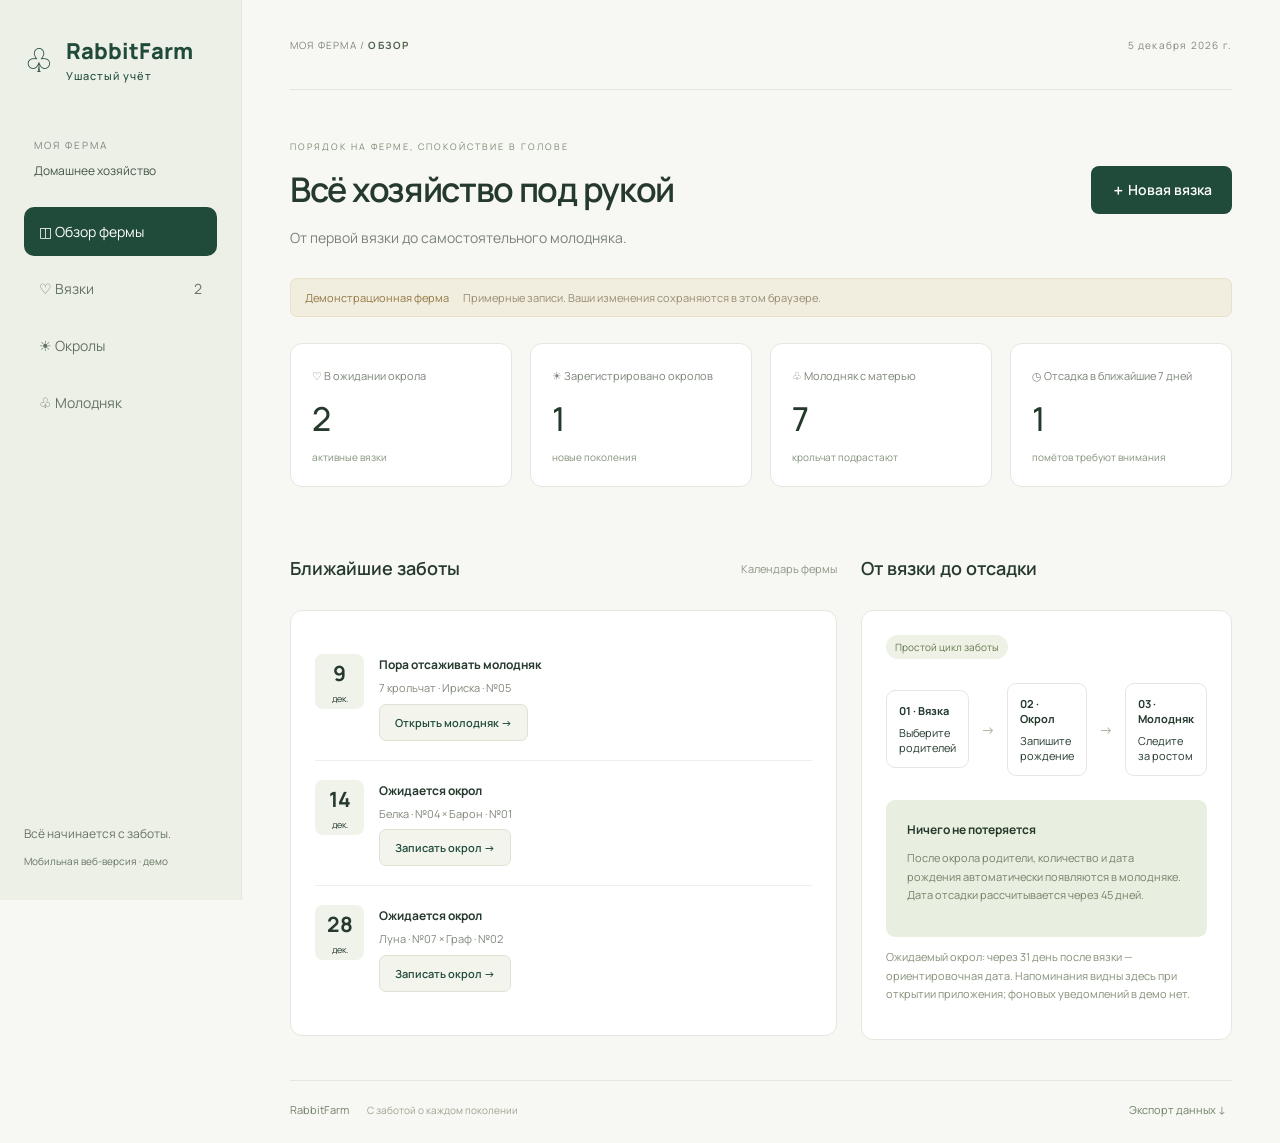
==== web-demo/index.html @ c014e905 "Add RabbitFarm mobile demo: index.html" ====
<!doctype html><html lang="ru"><head><meta charset="utf-8"><meta name="viewport" content="width=device-width,initial-scale=1"><meta name="theme-color" content="#204b3b"><title>RabbitFarm — Ушастый учёт</title><link rel="stylesheet" href="style.css"></head><body><aside><a class="brand" href="#">♧ <span>RabbitFarm<small>Ушастый учёт</small></span></a><div class="farm">МОЯ ФЕРМА<span>Домашнее хозяйство</span></div><nav><button data-tab="overview">◫ Обзор фермы</button><button data-tab="matings">♡ Вязки <i id="navcount"></i></button><button data-tab="litters">☀ Окролы</button><button data-tab="young">♧ Молодняк</button></nav><div class="aside-bottom">Всё начинается с заботы.<small>Мобильная веб-версия · демо</small></div></aside><main><header><span>МОЯ ФЕРМА / <b id="crumb">ОБЗОР</b></span><span id="today"></span></header><section class="heading"><div><p class="eyebrow">ПОРЯДОК НА ФЕРМЕ, СПОКОЙСТВИЕ В ГОЛОВЕ</p><h1 id="title">Всё хозяйство под рукой</h1><p id="subtitle">От первой вязки до самостоятельного молодняка.</p></div><button class="primary" id="add">＋ Новая вязка</button></section><div class="demo">Демонстрационная ферма <span>Примерные записи. Ваши изменения сохраняются в этом браузере.</span></div><div id="content"></div><footer>RabbitFarm <span>С заботой о каждом поколении</span><button id="export">Экспорт данных ↓</button></footer></main><dialog id="modal"><form id="form"><div class="dialoghead"><h2 id="dialogtitle"></h2><button type="button" id="close" aria-label="Закрыть">×</button></div><div id="fields"></div><p class="hint" id="formhint"></p><button class="primary" type="submit">Сохранить запись</button></form></dialog><div id="toast" role="status"></div><script src="app.js"></script></body></html>
---- web-demo/style.css ----
@import url('https://fonts.googleapis.com/css2?family=Manrope:wght@400;500;600;700;800&display=swap');
:root{--green:#204b3b;--muted:#81877f;--line:#e4e7df}*{box-sizing:border-box}body{margin:0;background:#f7f8f3;color:#25392d;font:14px Manrope,system-ui,sans-serif}button,input,select{font:inherit}button{cursor:pointer}aside{position:fixed;inset:0 auto 0 0;width:242px;background:#edf0e7;padding:36px 24px;border-right:1px solid var(--line)}.brand{display:flex;gap:12px;align-items:center;color:var(--green);font-size:33px;text-decoration:none}.brand span{font-size:22px;font-weight:800}.brand small{display:block;font-size:11px;font-weight:500;letter-spacing:1px;margin-top:2px}.farm{font-size:10px;letter-spacing:2px;color:var(--muted);margin:55px 10px 28px}.farm span{display:block;color:#435547;font-size:12px;letter-spacing:0;margin-top:10px}nav{display:grid;gap:8px}nav button{text-align:left;background:none;border:0;border-radius:10px;padding:15px;color:#657361}nav button.active{background:var(--green);color:white}nav i{float:right;font-style:normal}.aside-bottom{position:absolute;bottom:32px;font-size:12px;color:#677561}.aside-bottom small{display:block;font-size:10px;margin-top:12px}main{margin-left:242px;padding:0 48px;max-width:1700px}header{height:90px;display:flex;justify-content:space-between;align-items:center;border-bottom:1px solid var(--line);font-size:10px;letter-spacing:1.2px;color:var(--muted)}header b{color:#52634e}.heading{display:flex;justify-content:space-between;align-items:center;margin:40px 0 28px;gap:20px}.eyebrow{font-size:9px;letter-spacing:2px;color:#7d8a74}h1{font-size:34px;letter-spacing:-1.3px;font-weight:600;margin:12px 0}p{line-height:1.7}.heading p:last-child{color:#7b8378;margin-bottom:0}.primary{border:0;border-radius:8px;background:var(--green);color:#fff;padding:14px 20px;font-weight:600;white-space:nowrap}.primary:hover{background:#31664f}.demo{font-size:11px;color:#927743;background:#f2eedf;border:1px solid #e8e0c9;border-radius:7px;padding:11px 14px}.demo span{color:#968c73;margin-left:12px}.stats{display:grid;grid-template-columns:repeat(4,1fr);gap:18px;margin:26px 0}.stat{background:#fff;border:1px solid var(--line);border-radius:12px;padding:21px}.stat label{font-size:11px;color:#7b8578}.stat strong{display:block;font-size:33px;font-weight:500;margin:12px 0 5px}.stat small{font-size:10px;color:#84917c}.sectionhead{display:flex;justify-content:space-between;align-items:center;margin:28px 0 15px}.sectionhead h2{font-size:18px;font-weight:600}.sectionhead span{color:#8c9486;font-size:11px}.grid{display:grid;grid-template-columns:1.55fr 1fr;gap:24px}.panel{background:#fff;border:1px solid var(--line);border-radius:12px;padding:24px}.panel h3{margin-top:0;font-size:14px}.event{display:flex;gap:15px;padding:19px 0;border-bottom:1px solid #edf0e9}.event:last-child{border:0}.datebox{background:#f0f3e9;border-radius:8px;width:49px;height:55px;text-align:center;padding:5px;flex-shrink:0}.datebox b{font-size:21px;display:block}.datebox small{font-size:9px}.event strong{font-size:12px}.event p{font-size:11px;color:#828a7c;margin:6px 0}.badge{display:inline-block;border-radius:20px;padding:5px 9px;font-size:10px;background:#eef2e6;color:#65784d}.badge.amber{background:#fbf1df;color:#9b782f}.steps{display:flex;gap:12px;align-items:center;margin:24px 0}.step{border:1px solid var(--line);padding:12px;border-radius:9px;flex:1;font-size:11px}.step b{display:block;margin-bottom:7px}.arrow{color:#a5af99}.guide{background:#e9efe0;padding:21px;border-radius:9px;margin-top:20px;font-size:12px}.guide p{color:#748169;font-size:11px}.records{display:grid;grid-template-columns:repeat(2,1fr);gap:18px;margin:24px 0}.record{padding:24px;border:1px solid var(--line);background:#fff;border-radius:12px}.recordtop{display:flex;align-items:center;justify-content:space-between;gap:10px}.record h3{font-size:17px;margin:0}.record p{color:#7c8876;font-size:12px}.details{display:grid;grid-template-columns:1fr 1fr;gap:18px;margin:22px 0}.details label{display:block;color:#939a8b;font-size:10px}.details b{display:block;font-size:13px;font-weight:500;margin-top:6px}.secondary{background:#f3f5ed;border:1px solid #dce3d2;border-radius:7px;color:var(--green);padding:10px 15px;font-weight:600;font-size:11px}.empty{padding:48px;text-align:center;color:var(--muted)}footer{margin:40px 0 25px;padding-top:20px;border-top:1px solid var(--line);color:#74816b;font-size:11px;display:flex;gap:18px;align-items:center}footer span{font-size:10px;color:#9ca492}footer button{margin-left:auto;border:0;background:none;color:#6f8065;font-size:11px}dialog{border:0;border-radius:16px;padding:28px;width:450px;max-width:92vw;box-shadow:0 24px 100px #16392433}dialog::backdrop{background:#18342466}.dialoghead{display:flex;justify-content:space-between;align-items:center}.dialoghead h2{font-size:21px}.dialoghead button{border:0;background:none;font-size:28px;color:#89927e}form label{display:block;font-size:12px;margin:16px 0 7px}input,select{width:100%;padding:12px;border:1px solid #d6decc;border-radius:7px;background:#fff;color:#2d442d}.hint{font-size:11px;color:#859079}form .primary{width:100%;margin-top:15px}#toast{position:fixed;bottom:25px;left:50%;transform:translateX(-50%);padding:13px 24px;border-radius:8px;background:var(--green);color:#fff;display:none;z-index:5}@media(max-width:1050px){main{padding:0 25px}aside{width:200px;padding:30px 15px}main{margin-left:200px}.grid{grid-template-columns:1fr}.stats{gap:10px}.stat{padding:16px}.heading h1{font-size:28px}}@media(max-width:700px){aside{position:sticky;top:0;width:100%;height:auto;padding:13px 17px;z-index:2;border-right:0;border-bottom:1px solid var(--line)}.brand{font-size:26px}.brand span{font-size:18px}.brand small{font-size:9px}.farm,.aside-bottom{display:none}nav{display:flex;gap:4px;margin-top:13px;justify-content:space-between}nav button{font-size:11px;padding:10px 9px}nav i{display:none}main{margin:0;padding:0 18px}header{height:55px;font-size:8px}.heading{display:block;margin:25px 0 20px}.heading h1{font-size:28px}.heading .primary{margin-top:18px;width:100%}.eyebrow{font-size:8px}.heading p:last-child{font-size:12px}.demo span{display:block;margin:5px 0 0;font-size:10px}.stats{grid-template-columns:1fr 1fr;margin:18px 0}.stat strong{font-size:29px}.records{grid-template-columns:1fr}.panel{padding:19px}.steps{gap:6px}.step{padding:10px;font-size:9px}.arrow{font-size:10px}footer span{display:none}}
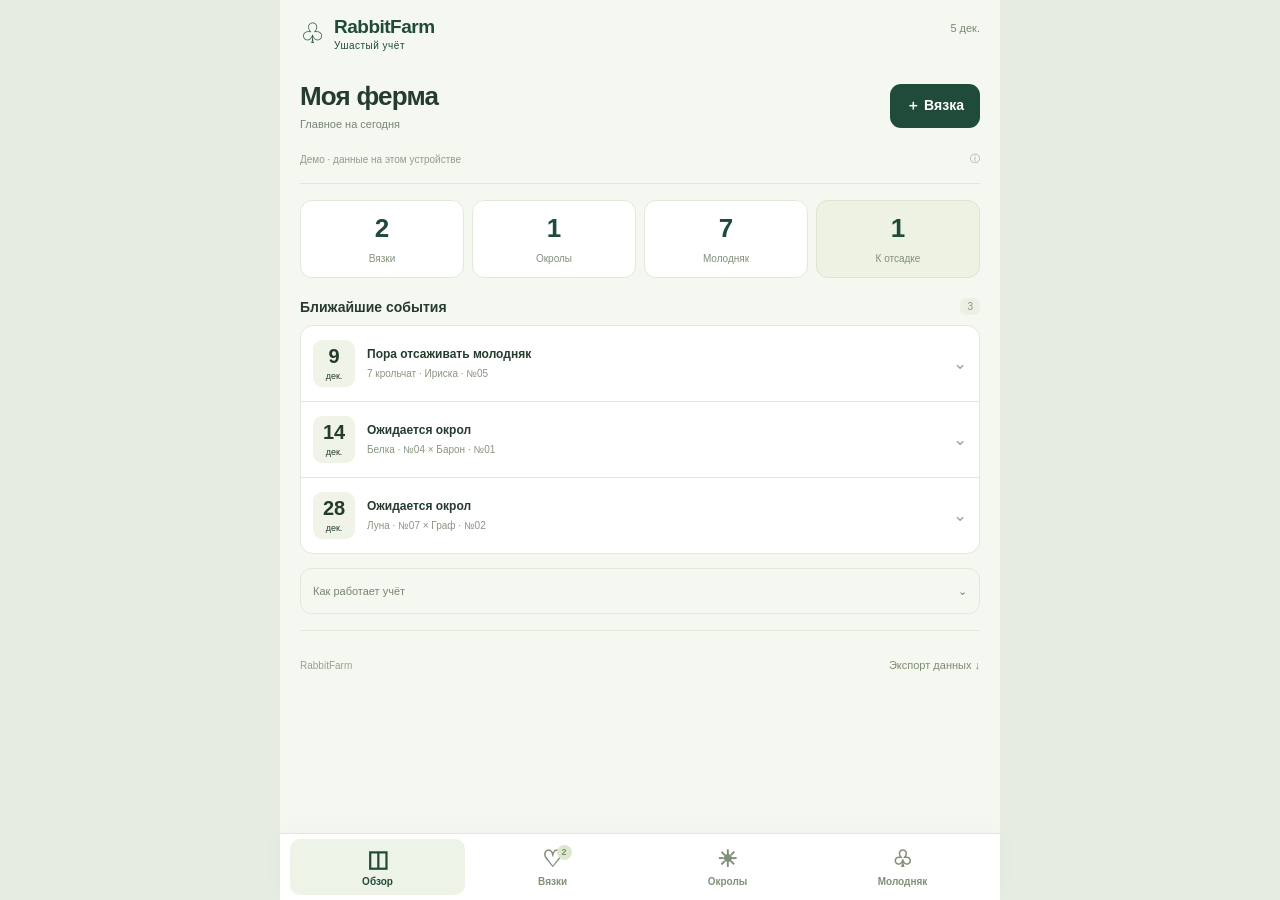
==== commit 3aea6051: "Compact mobile interface with collapsible cards: index.html" ====
--- a/web-demo/index.html
+++ b/web-demo/index.html
@@ -1 +1 @@
-<!doctype html><html lang="ru"><head><meta charset="utf-8"><meta name="viewport" content="width=device-width,initial-scale=1"><meta name="theme-color" content="#204b3b"><title>RabbitFarm — Ушастый учёт</title><link rel="stylesheet" href="style.css"></head><body><aside><a class="brand" href="#">♧ <span>RabbitFarm<small>Ушастый учёт</small></span></a><div class="farm">МОЯ ФЕРМА<span>Домашнее хозяйство</span></div><nav><button data-tab="overview">◫ Обзор фермы</button><button data-tab="matings">♡ Вязки <i id="navcount"></i></button><button data-tab="litters">☀ Окролы</button><button data-tab="young">♧ Молодняк</button></nav><div class="aside-bottom">Всё начинается с заботы.<small>Мобильная веб-версия · демо</small></div></aside><main><header><span>МОЯ ФЕРМА / <b id="crumb">ОБЗОР</b></span><span id="today"></span></header><section class="heading"><div><p class="eyebrow">ПОРЯДОК НА ФЕРМЕ, СПОКОЙСТВИЕ В ГОЛОВЕ</p><h1 id="title">Всё хозяйство под рукой</h1><p id="subtitle">От первой вязки до самостоятельного молодняка.</p></div><button class="primary" id="add">＋ Новая вязка</button></section><div class="demo">Демонстрационная ферма <span>Примерные записи. Ваши изменения сохраняются в этом браузере.</span></div><div id="content"></div><footer>RabbitFarm <span>С заботой о каждом поколении</span><button id="export">Экспорт данных ↓</button></footer></main><dialog id="modal"><form id="form"><div class="dialoghead"><h2 id="dialogtitle"></h2><button type="button" id="close" aria-label="Закрыть">×</button></div><div id="fields"></div><p class="hint" id="formhint"></p><button class="primary" type="submit">Сохранить запись</button></form></dialog><div id="toast" role="status"></div><script src="app.js"></script></body></html>
+<!doctype html><html lang="ru"><head><meta charset="utf-8"><meta name="viewport" content="width=device-width,initial-scale=1"><meta name="theme-color" content="#204b3b"><title>RabbitFarm — Ушастый учёт</title><link rel="stylesheet" href="style.css"></head><body><aside><a class="brand" href="#">♧ <span>RabbitFarm<small>Ушастый учёт</small></span></a><div class="farm">МОЯ ФЕРМА<span>Домашнее хозяйство</span></div><nav><button data-tab="overview"><span>◫</span>Обзор</button><button data-tab="matings"><span>♡<i id="navcount"></i></span>Вязки</button><button data-tab="litters"><span>☀</span>Окролы</button><button data-tab="young"><span>♧</span>Молодняк</button></nav><div class="aside-bottom">Всё начинается с заботы.<small>Мобильная веб-версия · демо</small></div></aside><main><header><span>МОЯ ФЕРМА / <b id="crumb">ОБЗОР</b></span><span id="today"></span></header><section class="heading"><div><p class="eyebrow">ПОРЯДОК НА ФЕРМЕ, СПОКОЙСТВИЕ В ГОЛОВЕ</p><h1 id="title">Всё хозяйство под рукой</h1><p id="subtitle">От первой вязки до самостоятельного молодняка.</p></div><button class="primary" id="add">＋ Вязка</button></section><details class="demo"><summary>Демо · данные на этом устройстве <span>ⓘ</span></summary><p>Сейчас показаны примерные записи. Изменения сохраняются в этом браузере. Синхронизации с Android и фоновыми уведомлениями пока нет.</p></details><div id="content"></div><footer>RabbitFarm <span>С заботой о каждом поколении</span><button id="export">Экспорт данных ↓</button></footer></main><dialog id="modal"><form id="form"><div class="dialoghead"><h2 id="dialogtitle"></h2><button type="button" id="close" aria-label="Закрыть">×</button></div><div id="fields"></div><p class="hint" id="formhint"></p><button class="primary" type="submit">Сохранить запись</button></form></dialog><div id="toast" role="status"></div><script src="app.js"></script></body></html>
--- a/web-demo/style.css
+++ b/web-demo/style.css
@@ -1,2 +1 @@
-@import url('https://fonts.googleapis.com/css2?family=Manrope:wght@400;500;600;700;800&display=swap');
-:root{--green:#204b3b;--muted:#81877f;--line:#e4e7df}*{box-sizing:border-box}body{margin:0;background:#f7f8f3;color:#25392d;font:14px Manrope,system-ui,sans-serif}button,input,select{font:inherit}button{cursor:pointer}aside{position:fixed;inset:0 auto 0 0;width:242px;background:#edf0e7;padding:36px 24px;border-right:1px solid var(--line)}.brand{display:flex;gap:12px;align-items:center;color:var(--green);font-size:33px;text-decoration:none}.brand span{font-size:22px;font-weight:800}.brand small{display:block;font-size:11px;font-weight:500;letter-spacing:1px;margin-top:2px}.farm{font-size:10px;letter-spacing:2px;color:var(--muted);margin:55px 10px 28px}.farm span{display:block;color:#435547;font-size:12px;letter-spacing:0;margin-top:10px}nav{display:grid;gap:8px}nav button{text-align:left;background:none;border:0;border-radius:10px;padding:15px;color:#657361}nav button.active{background:var(--green);color:white}nav i{float:right;font-style:normal}.aside-bottom{position:absolute;bottom:32px;font-size:12px;color:#677561}.aside-bottom small{display:block;font-size:10px;margin-top:12px}main{margin-left:242px;padding:0 48px;max-width:1700px}header{height:90px;display:flex;justify-content:space-between;align-items:center;border-bottom:1px solid var(--line);font-size:10px;letter-spacing:1.2px;color:var(--muted)}header b{color:#52634e}.heading{display:flex;justify-content:space-between;align-items:center;margin:40px 0 28px;gap:20px}.eyebrow{font-size:9px;letter-spacing:2px;color:#7d8a74}h1{font-size:34px;letter-spacing:-1.3px;font-weight:600;margin:12px 0}p{line-height:1.7}.heading p:last-child{color:#7b8378;margin-bottom:0}.primary{border:0;border-radius:8px;background:var(--green);color:#fff;padding:14px 20px;font-weight:600;white-space:nowrap}.primary:hover{background:#31664f}.demo{font-size:11px;color:#927743;background:#f2eedf;border:1px solid #e8e0c9;border-radius:7px;padding:11px 14px}.demo span{color:#968c73;margin-left:12px}.stats{display:grid;grid-template-columns:repeat(4,1fr);gap:18px;margin:26px 0}.stat{background:#fff;border:1px solid var(--line);border-radius:12px;padding:21px}.stat label{font-size:11px;color:#7b8578}.stat strong{display:block;font-size:33px;font-weight:500;margin:12px 0 5px}.stat small{font-size:10px;color:#84917c}.sectionhead{display:flex;justify-content:space-between;align-items:center;margin:28px 0 15px}.sectionhead h2{font-size:18px;font-weight:600}.sectionhead span{color:#8c9486;font-size:11px}.grid{display:grid;grid-template-columns:1.55fr 1fr;gap:24px}.panel{background:#fff;border:1px solid var(--line);border-radius:12px;padding:24px}.panel h3{margin-top:0;font-size:14px}.event{display:flex;gap:15px;padding:19px 0;border-bottom:1px solid #edf0e9}.event:last-child{border:0}.datebox{background:#f0f3e9;border-radius:8px;width:49px;height:55px;text-align:center;padding:5px;flex-shrink:0}.datebox b{font-size:21px;display:block}.datebox small{font-size:9px}.event strong{font-size:12px}.event p{font-size:11px;color:#828a7c;margin:6px 0}.badge{display:inline-block;border-radius:20px;padding:5px 9px;font-size:10px;background:#eef2e6;color:#65784d}.badge.amber{background:#fbf1df;color:#9b782f}.steps{display:flex;gap:12px;align-items:center;margin:24px 0}.step{border:1px solid var(--line);padding:12px;border-radius:9px;flex:1;font-size:11px}.step b{display:block;margin-bottom:7px}.arrow{color:#a5af99}.guide{background:#e9efe0;padding:21px;border-radius:9px;margin-top:20px;font-size:12px}.guide p{color:#748169;font-size:11px}.records{display:grid;grid-template-columns:repeat(2,1fr);gap:18px;margin:24px 0}.record{padding:24px;border:1px solid var(--line);background:#fff;border-radius:12px}.recordtop{display:flex;align-items:center;justify-content:space-between;gap:10px}.record h3{font-size:17px;margin:0}.record p{color:#7c8876;font-size:12px}.details{display:grid;grid-template-columns:1fr 1fr;gap:18px;margin:22px 0}.details label{display:block;color:#939a8b;font-size:10px}.details b{display:block;font-size:13px;font-weight:500;margin-top:6px}.secondary{background:#f3f5ed;border:1px solid #dce3d2;border-radius:7px;color:var(--green);padding:10px 15px;font-weight:600;font-size:11px}.empty{padding:48px;text-align:center;color:var(--muted)}footer{margin:40px 0 25px;padding-top:20px;border-top:1px solid var(--line);color:#74816b;font-size:11px;display:flex;gap:18px;align-items:center}footer span{font-size:10px;color:#9ca492}footer button{margin-left:auto;border:0;background:none;color:#6f8065;font-size:11px}dialog{border:0;border-radius:16px;padding:28px;width:450px;max-width:92vw;box-shadow:0 24px 100px #16392433}dialog::backdrop{background:#18342466}.dialoghead{display:flex;justify-content:space-between;align-items:center}.dialoghead h2{font-size:21px}.dialoghead button{border:0;background:none;font-size:28px;color:#89927e}form label{display:block;font-size:12px;margin:16px 0 7px}input,select{width:100%;padding:12px;border:1px solid #d6decc;border-radius:7px;background:#fff;color:#2d442d}.hint{font-size:11px;color:#859079}form .primary{width:100%;margin-top:15px}#toast{position:fixed;bottom:25px;left:50%;transform:translateX(-50%);padding:13px 24px;border-radius:8px;background:var(--green);color:#fff;display:none;z-index:5}@media(max-width:1050px){main{padding:0 25px}aside{width:200px;padding:30px 15px}main{margin-left:200px}.grid{grid-template-columns:1fr}.stats{gap:10px}.stat{padding:16px}.heading h1{font-size:28px}}@media(max-width:700px){aside{position:sticky;top:0;width:100%;height:auto;padding:13px 17px;z-index:2;border-right:0;border-bottom:1px solid var(--line)}.brand{font-size:26px}.brand span{font-size:18px}.brand small{font-size:9px}.farm,.aside-bottom{display:none}nav{display:flex;gap:4px;margin-top:13px;justify-content:space-between}nav button{font-size:11px;padding:10px 9px}nav i{display:none}main{margin:0;padding:0 18px}header{height:55px;font-size:8px}.heading{display:block;margin:25px 0 20px}.heading h1{font-size:28px}.heading .primary{margin-top:18px;width:100%}.eyebrow{font-size:8px}.heading p:last-child{font-size:12px}.demo span{display:block;margin:5px 0 0;font-size:10px}.stats{grid-template-columns:1fr 1fr;margin:18px 0}.stat strong{font-size:29px}.records{grid-template-columns:1fr}.panel{padding:19px}.steps{gap:6px}.step{padding:10px;font-size:9px}.arrow{font-size:10px}footer span{display:none}}
+:root{--green:#204b3b;--muted:#778476;--line:#e3e8dd;--bg:#f5f7f1}*{box-sizing:border-box}body{margin:0;background:#e7ece3;color:#253b2e;font:14px -apple-system,BlinkMacSystemFont,"Segoe UI",sans-serif}button,input,select{font:inherit}button,summary{cursor:pointer;-webkit-tap-highlight-color:transparent}button:focus-visible,summary:focus-visible,a:focus-visible{outline:3px solid #a3bd7b;outline-offset:3px}button{touch-action:manipulation}aside{position:relative;max-width:720px;margin:auto;background:var(--bg);padding:16px 20px 12px}.brand{display:flex;gap:9px;align-items:center;color:var(--green);font-size:28px;text-decoration:none;width:max-content}.brand span{font-size:19px;font-weight:750;letter-spacing:-.5px}.brand small{display:block;font-size:10px;font-weight:400;letter-spacing:.5px;margin-top:2px}.farm,.aside-bottom{display:none}nav{position:fixed;bottom:0;left:50%;transform:translateX(-50%);width:100%;max-width:720px;display:grid;grid-template-columns:repeat(4,1fr);background:#fff;border-top:1px solid var(--line);padding:5px 10px calc(5px + env(safe-area-inset-bottom));z-index:10;box-shadow:0 -4px 24px #243d2c06}nav button{border:0;background:none;color:#819079;border-radius:10px;display:flex;flex-direction:column;gap:4px;align-items:center;justify-content:center;min-height:56px;font-size:10px;font-weight:600}nav button>span{font-size:23px;line-height:25px;position:relative;min-width:40px}nav button.active{background:#eef3e8;color:var(--green)}nav i{position:absolute;font-size:9px;font-style:normal;right:1px;top:-2px;background:#dce8ce;border-radius:9px;min-width:15px;line-height:15px}main{max-width:720px;margin:auto;padding:0 20px calc(88px + env(safe-area-inset-bottom));min-height:calc(100dvh - 72px);background:var(--bg)}header{position:absolute;top:22px;right:max(20px,calc((100vw - 680px)/2));color:#7b8874;font-size:11px}header>span:first-child{display:none}.heading{display:flex;justify-content:space-between;align-items:center;gap:10px;margin:0;padding:18px 0 15px}.eyebrow{display:none}h1{font-size:26px;letter-spacing:-.8px;margin:0 0 5px;font-weight:700}.heading p:last-child{font-size:11px;color:var(--muted);margin:0;line-height:1.3}.primary{border:0;border-radius:11px;background:var(--green);color:#fff;padding:13px 16px;font-weight:600;white-space:nowrap;min-height:44px}.primary:hover{background:#32654e}.demo{color:#939c8a;font-size:10px;border-bottom:1px solid var(--line);padding:0 0 11px}.demo summary{min-height:26px;display:flex;align-items:center;justify-content:space-between;list-style:none}.demo p{color:#7d8975;font-size:11px;line-height:1.6;margin:6px 0}.stats{display:grid;grid-template-columns:repeat(4,1fr);gap:8px;margin:16px 0 20px}.stat{border:1px solid var(--line);background:#fff;border-radius:12px;padding:12px 3px;text-align:center;color:var(--green);min-width:0}.stat strong{display:block;font-size:26px;font-weight:600;margin-bottom:5px}.stat label{font-size:10px;color:#839079}.stat.attention{background:#edf2e2;border-color:#dce5ce}.sectionhead{display:flex;justify-content:space-between;align-items:center;margin:16px 0 10px}.sectionhead h2{font-size:14px;font-weight:650;margin:0}.sectionhead>span{font-size:10px;color:#8b9783;border-radius:7px;padding:3px 7px;background:#eaf0e3}.event-list{border:1px solid var(--line);border-radius:13px;background:#fff;overflow:hidden}.event{border-bottom:1px solid var(--line)}.event:last-child{border-bottom:0}summary{list-style:none}summary::-webkit-details-marker{display:none}.event summary{display:flex;gap:12px;padding:12px;align-items:center;min-height:75px}.datebox{background:#eff3e8;border-radius:9px;min-width:42px;text-align:center;padding:5px 3px;line-height:1.1}.datebox b{font-size:20px;font-weight:600;display:block}.datebox small{font-size:9px}.event-label{flex:1;min-width:0}.event-label strong{font-size:12px;display:block;font-weight:600}.event-label small{font-size:10px;color:#8a9581;display:block;margin-top:6px;line-height:1.35}.chevron{font-size:17px;color:#9ca791;flex-shrink:0;transition:transform .15s}.event[open]>summary .chevron,.record[open]>summary .chevron{transform:rotate(180deg)}.event-action{padding:0 12px 12px 66px}.secondary{background:#edf3e6;border:1px solid #dce6d1;border-radius:9px;color:var(--green);padding:11px 15px;font-size:12px;font-weight:600;min-height:44px}.fold{border:1px solid var(--line);border-radius:11px;margin:10px 0;background:#fff}.fold>summary{display:flex;align-items:center;justify-content:space-between;min-height:44px;padding:12px;font-size:11px;color:#77866e}.fold>.event-list{border:0;border-top:1px solid var(--line);border-radius:0 0 11px 11px}.fold-body{padding:0 14px 12px;font-size:12px;line-height:1.5;color:#697a60}.fold-body p{margin:8px 0}.help{margin-top:14px;background:none}.records{display:grid;gap:9px}.record{background:#fff;border:1px solid var(--line);border-radius:12px;overflow:hidden}.record>summary{display:flex;align-items:center;gap:10px;padding:13px 12px;min-height:78px}.record-icon{font-size:23px;min-width:42px;min-height:42px;background:#eff3e8;border-radius:10px;text-align:center;display:flex;flex-direction:column;justify-content:center;line-height:1.1}.record-icon small{font-size:7px;margin-top:3px}.record-label{flex:1;min-width:0}.record-label strong{font-size:13px;display:block;overflow-wrap:anywhere}.record-label small{display:block;font-size:10px;color:#8a9681;margin-top:5px;line-height:1.5;overflow-wrap:anywhere}.record-status{text-align:right;max-width:95px;flex-shrink:0}.record-status b{display:block;font-size:11px;font-weight:600}.record-status small{display:block;font-size:8px;margin-top:5px;color:#8b9780}.record-body{border-top:1px solid #edf0e8;padding:0 14px 14px}.details{display:grid;grid-template-columns:1fr 1fr;gap:10px;margin:15px 0}.details label{display:block;font-size:9px;color:#909b86;line-height:1.5}.details b{display:block;font-size:12px;font-weight:500;margin-top:5px}.record-body .secondary{width:100%}.empty{padding:25px 15px;font-size:12px;color:#7f8b74;text-align:center}.hint{font-size:11px;color:#89967e;line-height:1.5}footer{display:flex;align-items:center;justify-content:space-between;margin-top:16px;padding-top:12px;border-top:1px solid var(--line);font-size:10px;color:#98a28e}footer span{display:none}footer button{border:0;background:none;color:#7c8e6e;font-size:11px;min-height:44px;padding:8px 0 8px 12px}dialog{border:0;border-radius:20px;padding:22px;width:450px;max-width:100vw;max-height:90dvh;box-shadow:0 24px 100px #16392433;color:#293e2e}dialog::backdrop{background:#18342477}.dialoghead{display:flex;justify-content:space-between;align-items:center;margin-bottom:10px}.dialoghead h2{font-size:21px;margin:0}.dialoghead button{border:0;background:none;font-size:29px;color:#89927e;width:44px;height:44px}form label{display:block;font-size:12px;margin:15px 0 7px}input,select{width:100%;padding:13px;border:1px solid #d6decc;border-radius:9px;background:#fff;color:#2d442d;font-size:16px;min-height:48px}form .primary{width:100%;margin-top:10px}#toast{position:fixed;bottom:calc(85px + env(safe-area-inset-bottom));left:50%;transform:translateX(-50%);padding:13px 20px;border-radius:10px;background:var(--green);color:#fff;display:none;z-index:20;font-size:12px;max-width:90vw;text-align:center}@media(max-width:480px){dialog{margin:auto 0 0;width:100%;max-width:100%;border-radius:22px 22px 0 0;padding-bottom:calc(22px + env(safe-area-inset-bottom))}aside{padding:12px 16px 9px}main{padding-left:16px;padding-right:16px}header{top:20px;right:16px}.heading{padding-top:14px}h1{font-size:25px}.primary{padding:12px 14px}.heading p:last-child{max-width:205px}.record-label small{font-size:9px}.record-status{max-width:82px}}@media(max-width:360px){.heading p:last-child{font-size:10px}.record>summary{gap:7px;padding:11px 9px}.record-icon{min-width:34px}.record-status{max-width:68px}.record-status b{font-size:10px}}
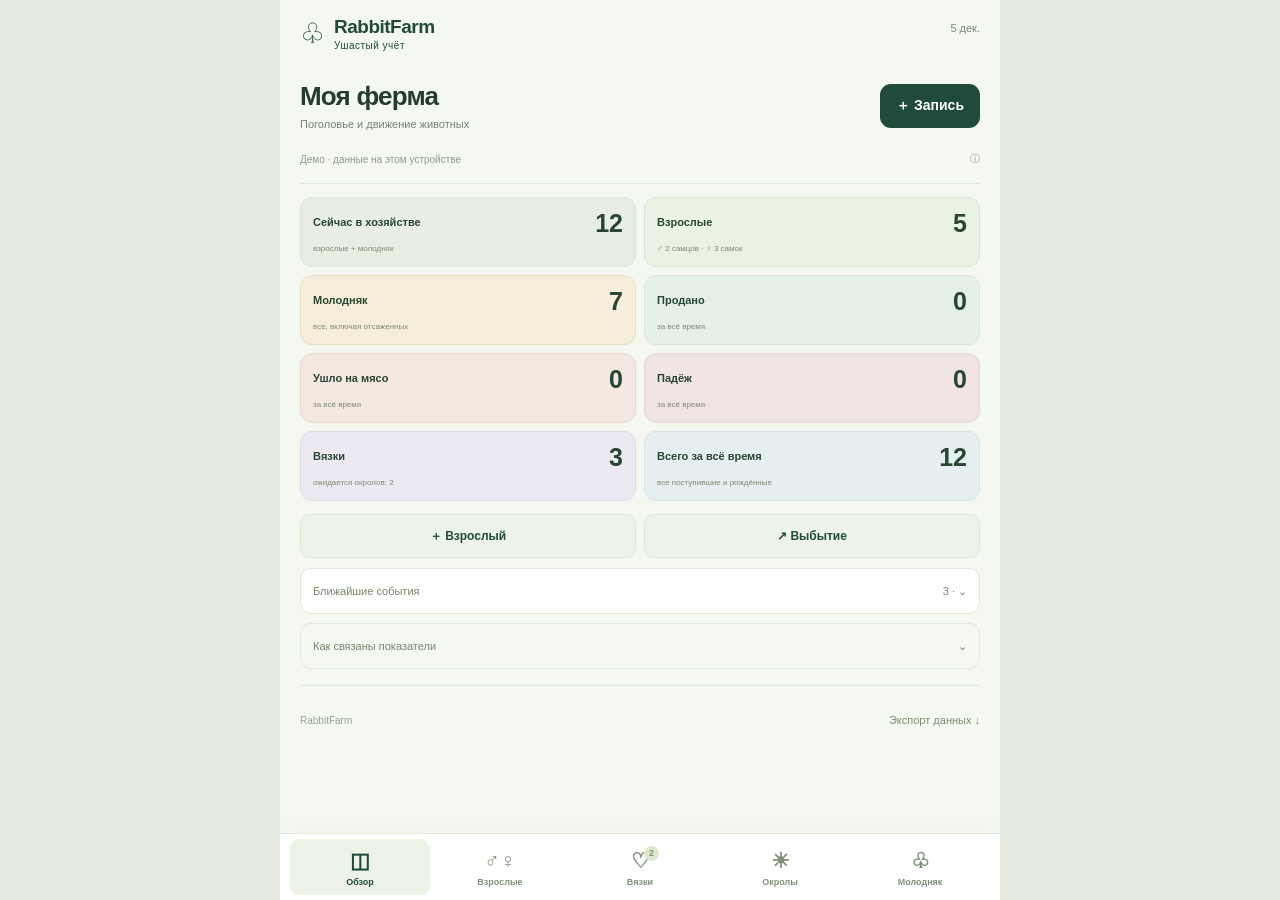
==== commit 38510275: "Add linked livestock accounting: index.html" ====
--- a/web-demo/index.html
+++ b/web-demo/index.html
@@ -1 +1 @@
-<!doctype html><html lang="ru"><head><meta charset="utf-8"><meta name="viewport" content="width=device-width,initial-scale=1"><meta name="theme-color" content="#204b3b"><title>RabbitFarm — Ушастый учёт</title><link rel="stylesheet" href="style.css"></head><body><aside><a class="brand" href="#">♧ <span>RabbitFarm<small>Ушастый учёт</small></span></a><div class="farm">МОЯ ФЕРМА<span>Домашнее хозяйство</span></div><nav><button data-tab="overview"><span>◫</span>Обзор</button><button data-tab="matings"><span>♡<i id="navcount"></i></span>Вязки</button><button data-tab="litters"><span>☀</span>Окролы</button><button data-tab="young"><span>♧</span>Молодняк</button></nav><div class="aside-bottom">Всё начинается с заботы.<small>Мобильная веб-версия · демо</small></div></aside><main><header><span>МОЯ ФЕРМА / <b id="crumb">ОБЗОР</b></span><span id="today"></span></header><section class="heading"><div><p class="eyebrow">ПОРЯДОК НА ФЕРМЕ, СПОКОЙСТВИЕ В ГОЛОВЕ</p><h1 id="title">Всё хозяйство под рукой</h1><p id="subtitle">От первой вязки до самостоятельного молодняка.</p></div><button class="primary" id="add">＋ Вязка</button></section><details class="demo"><summary>Демо · данные на этом устройстве <span>ⓘ</span></summary><p>Сейчас показаны примерные записи. Изменения сохраняются в этом браузере. Синхронизации с Android и фоновыми уведомлениями пока нет.</p></details><div id="content"></div><footer>RabbitFarm <span>С заботой о каждом поколении</span><button id="export">Экспорт данных ↓</button></footer></main><dialog id="modal"><form id="form"><div class="dialoghead"><h2 id="dialogtitle"></h2><button type="button" id="close" aria-label="Закрыть">×</button></div><div id="fields"></div><p class="hint" id="formhint"></p><button class="primary" type="submit">Сохранить запись</button></form></dialog><div id="toast" role="status"></div><script src="app.js"></script></body></html>
+<!doctype html><html lang="ru"><head><meta charset="utf-8"><meta name="viewport" content="width=device-width,initial-scale=1"><meta name="theme-color" content="#204b3b"><title>RabbitFarm — Ушастый учёт</title><link rel="stylesheet" href="style.css"></head><body><aside><a class="brand" href="#">♧ <span>RabbitFarm<small>Ушастый учёт</small></span></a><div class="farm">МОЯ ФЕРМА<span>Домашнее хозяйство</span></div><nav><button data-tab="overview"><span>◫</span>Обзор</button><button data-tab="adults"><span>♂♀</span>Взрослые</button><button data-tab="matings"><span>♡<i id="navcount"></i></span>Вязки</button><button data-tab="litters"><span>☀</span>Окролы</button><button data-tab="young"><span>♧</span>Молодняк</button></nav><div class="aside-bottom">Всё начинается с заботы.<small>Мобильная веб-версия · демо</small></div></aside><main><header><span>МОЯ ФЕРМА / <b id="crumb">ОБЗОР</b></span><span id="today"></span></header><section class="heading"><div><p class="eyebrow">ПОРЯДОК НА ФЕРМЕ, СПОКОЙСТВИЕ В ГОЛОВЕ</p><h1 id="title">Всё хозяйство под рукой</h1><p id="subtitle">От первой вязки до самостоятельного молодняка.</p></div><button class="primary" id="add">＋ Вязка</button></section><details class="demo"><summary>Демо · данные на этом устройстве <span>ⓘ</span></summary><p>Сейчас показаны примерные записи. Изменения сохраняются в этом браузере. Синхронизации с Android и фоновыми уведомлениями пока нет.</p></details><div id="content"></div><footer>RabbitFarm <span>С заботой о каждом поколении</span><button id="export">Экспорт данных ↓</button></footer></main><dialog id="modal"><form id="form"><div class="dialoghead"><h2 id="dialogtitle"></h2><button type="button" id="close" aria-label="Закрыть">×</button></div><div id="fields"></div><p class="hint" id="formhint"></p><button class="primary" type="submit">Сохранить запись</button></form></dialog><div id="toast" role="status"></div><script src="accounting.js"></script><script src="app.js"></script></body></html>
--- a/web-demo/style.css
+++ b/web-demo/style.css
@@ -1 +1,2 @@
 :root{--green:#204b3b;--muted:#778476;--line:#e3e8dd;--bg:#f5f7f1}*{box-sizing:border-box}body{margin:0;background:#e7ece3;color:#253b2e;font:14px -apple-system,BlinkMacSystemFont,"Segoe UI",sans-serif}button,input,select{font:inherit}button,summary{cursor:pointer;-webkit-tap-highlight-color:transparent}button:focus-visible,summary:focus-visible,a:focus-visible{outline:3px solid #a3bd7b;outline-offset:3px}button{touch-action:manipulation}aside{position:relative;max-width:720px;margin:auto;background:var(--bg);padding:16px 20px 12px}.brand{display:flex;gap:9px;align-items:center;color:var(--green);font-size:28px;text-decoration:none;width:max-content}.brand span{font-size:19px;font-weight:750;letter-spacing:-.5px}.brand small{display:block;font-size:10px;font-weight:400;letter-spacing:.5px;margin-top:2px}.farm,.aside-bottom{display:none}nav{position:fixed;bottom:0;left:50%;transform:translateX(-50%);width:100%;max-width:720px;display:grid;grid-template-columns:repeat(4,1fr);background:#fff;border-top:1px solid var(--line);padding:5px 10px calc(5px + env(safe-area-inset-bottom));z-index:10;box-shadow:0 -4px 24px #243d2c06}nav button{border:0;background:none;color:#819079;border-radius:10px;display:flex;flex-direction:column;gap:4px;align-items:center;justify-content:center;min-height:56px;font-size:10px;font-weight:600}nav button>span{font-size:23px;line-height:25px;position:relative;min-width:40px}nav button.active{background:#eef3e8;color:var(--green)}nav i{position:absolute;font-size:9px;font-style:normal;right:1px;top:-2px;background:#dce8ce;border-radius:9px;min-width:15px;line-height:15px}main{max-width:720px;margin:auto;padding:0 20px calc(88px + env(safe-area-inset-bottom));min-height:calc(100dvh - 72px);background:var(--bg)}header{position:absolute;top:22px;right:max(20px,calc((100vw - 680px)/2));color:#7b8874;font-size:11px}header>span:first-child{display:none}.heading{display:flex;justify-content:space-between;align-items:center;gap:10px;margin:0;padding:18px 0 15px}.eyebrow{display:none}h1{font-size:26px;letter-spacing:-.8px;margin:0 0 5px;font-weight:700}.heading p:last-child{font-size:11px;color:var(--muted);margin:0;line-height:1.3}.primary{border:0;border-radius:11px;background:var(--green);color:#fff;padding:13px 16px;font-weight:600;white-space:nowrap;min-height:44px}.primary:hover{background:#32654e}.demo{color:#939c8a;font-size:10px;border-bottom:1px solid var(--line);padding:0 0 11px}.demo summary{min-height:26px;display:flex;align-items:center;justify-content:space-between;list-style:none}.demo p{color:#7d8975;font-size:11px;line-height:1.6;margin:6px 0}.stats{display:grid;grid-template-columns:repeat(4,1fr);gap:8px;margin:16px 0 20px}.stat{border:1px solid var(--line);background:#fff;border-radius:12px;padding:12px 3px;text-align:center;color:var(--green);min-width:0}.stat strong{display:block;font-size:26px;font-weight:600;margin-bottom:5px}.stat label{font-size:10px;color:#839079}.stat.attention{background:#edf2e2;border-color:#dce5ce}.sectionhead{display:flex;justify-content:space-between;align-items:center;margin:16px 0 10px}.sectionhead h2{font-size:14px;font-weight:650;margin:0}.sectionhead>span{font-size:10px;color:#8b9783;border-radius:7px;padding:3px 7px;background:#eaf0e3}.event-list{border:1px solid var(--line);border-radius:13px;background:#fff;overflow:hidden}.event{border-bottom:1px solid var(--line)}.event:last-child{border-bottom:0}summary{list-style:none}summary::-webkit-details-marker{display:none}.event summary{display:flex;gap:12px;padding:12px;align-items:center;min-height:75px}.datebox{background:#eff3e8;border-radius:9px;min-width:42px;text-align:center;padding:5px 3px;line-height:1.1}.datebox b{font-size:20px;font-weight:600;display:block}.datebox small{font-size:9px}.event-label{flex:1;min-width:0}.event-label strong{font-size:12px;display:block;font-weight:600}.event-label small{font-size:10px;color:#8a9581;display:block;margin-top:6px;line-height:1.35}.chevron{font-size:17px;color:#9ca791;flex-shrink:0;transition:transform .15s}.event[open]>summary .chevron,.record[open]>summary .chevron{transform:rotate(180deg)}.event-action{padding:0 12px 12px 66px}.secondary{background:#edf3e6;border:1px solid #dce6d1;border-radius:9px;color:var(--green);padding:11px 15px;font-size:12px;font-weight:600;min-height:44px}.fold{border:1px solid var(--line);border-radius:11px;margin:10px 0;background:#fff}.fold>summary{display:flex;align-items:center;justify-content:space-between;min-height:44px;padding:12px;font-size:11px;color:#77866e}.fold>.event-list{border:0;border-top:1px solid var(--line);border-radius:0 0 11px 11px}.fold-body{padding:0 14px 12px;font-size:12px;line-height:1.5;color:#697a60}.fold-body p{margin:8px 0}.help{margin-top:14px;background:none}.records{display:grid;gap:9px}.record{background:#fff;border:1px solid var(--line);border-radius:12px;overflow:hidden}.record>summary{display:flex;align-items:center;gap:10px;padding:13px 12px;min-height:78px}.record-icon{font-size:23px;min-width:42px;min-height:42px;background:#eff3e8;border-radius:10px;text-align:center;display:flex;flex-direction:column;justify-content:center;line-height:1.1}.record-icon small{font-size:7px;margin-top:3px}.record-label{flex:1;min-width:0}.record-label strong{font-size:13px;display:block;overflow-wrap:anywhere}.record-label small{display:block;font-size:10px;color:#8a9681;margin-top:5px;line-height:1.5;overflow-wrap:anywhere}.record-status{text-align:right;max-width:95px;flex-shrink:0}.record-status b{display:block;font-size:11px;font-weight:600}.record-status small{display:block;font-size:8px;margin-top:5px;color:#8b9780}.record-body{border-top:1px solid #edf0e8;padding:0 14px 14px}.details{display:grid;grid-template-columns:1fr 1fr;gap:10px;margin:15px 0}.details label{display:block;font-size:9px;color:#909b86;line-height:1.5}.details b{display:block;font-size:12px;font-weight:500;margin-top:5px}.record-body .secondary{width:100%}.empty{padding:25px 15px;font-size:12px;color:#7f8b74;text-align:center}.hint{font-size:11px;color:#89967e;line-height:1.5}footer{display:flex;align-items:center;justify-content:space-between;margin-top:16px;padding-top:12px;border-top:1px solid var(--line);font-size:10px;color:#98a28e}footer span{display:none}footer button{border:0;background:none;color:#7c8e6e;font-size:11px;min-height:44px;padding:8px 0 8px 12px}dialog{border:0;border-radius:20px;padding:22px;width:450px;max-width:100vw;max-height:90dvh;box-shadow:0 24px 100px #16392433;color:#293e2e}dialog::backdrop{background:#18342477}.dialoghead{display:flex;justify-content:space-between;align-items:center;margin-bottom:10px}.dialoghead h2{font-size:21px;margin:0}.dialoghead button{border:0;background:none;font-size:29px;color:#89927e;width:44px;height:44px}form label{display:block;font-size:12px;margin:15px 0 7px}input,select{width:100%;padding:13px;border:1px solid #d6decc;border-radius:9px;background:#fff;color:#2d442d;font-size:16px;min-height:48px}form .primary{width:100%;margin-top:10px}#toast{position:fixed;bottom:calc(85px + env(safe-area-inset-bottom));left:50%;transform:translateX(-50%);padding:13px 20px;border-radius:10px;background:var(--green);color:#fff;display:none;z-index:20;font-size:12px;max-width:90vw;text-align:center}@media(max-width:480px){dialog{margin:auto 0 0;width:100%;max-width:100%;border-radius:22px 22px 0 0;padding-bottom:calc(22px + env(safe-area-inset-bottom))}aside{padding:12px 16px 9px}main{padding-left:16px;padding-right:16px}header{top:20px;right:16px}.heading{padding-top:14px}h1{font-size:25px}.primary{padding:12px 14px}.heading p:last-child{max-width:205px}.record-label small{font-size:9px}.record-status{max-width:82px}}@media(max-width:360px){.heading p:last-child{font-size:10px}.record>summary{gap:7px;padding:11px 9px}.record-icon{min-width:34px}.record-status{max-width:68px}.record-status b{font-size:10px}}
+nav{grid-template-columns:repeat(5,1fr)}nav button{font-size:9px}nav button>span{font-size:21px}.metric-grid{display:grid;grid-template-columns:1fr 1fr;gap:8px;margin:13px 0}.metric{border:1px solid #dde5d5;background:#eff4e8;border-radius:12px;display:grid;grid-template-columns:1fr auto;align-items:center;text-align:left;padding:11px 12px;gap:5px;color:#294632;min-height:70px;min-width:0}.metric>span{font-size:11px;line-height:1.25;font-weight:600}.metric strong{font-size:25px;font-weight:650;line-height:1}.metric small{grid-column:1/-1;font-size:8px;color:#7c8a71;line-height:1.3}.metric.sage{background:#e8eee2}.metric.green{background:#eaf2e3}.metric.sand{background:#f6eedb;border-color:#e9dfc7}.metric.teal{background:#e5f0e9}.metric.rose{background:#f4e8e0;border-color:#eadacf}.metric.clay{background:#f1e5e4;border-color:#e7d8d6}.metric.lilac{background:#ede9f2;border-color:#e0dbe6}.metric.blue{background:#e5eef1;border-color:#d7e4e8}.quick-actions,.actions{display:flex;gap:8px;flex-wrap:wrap}.quick-actions .secondary{flex:1}.actions{margin-top:10px}.actions .secondary{flex:1;min-width:130px}.menu-actions{display:grid;gap:10px;margin:16px 0}.menu-actions .secondary{width:100%;text-align:left;min-height:52px}.balance{background:#eaf1e2;border:1px solid #dbe5cf;border-radius:12px;padding:14px;margin-top:14px;font-size:13px}.balance p{font-size:11px;line-height:1.6;color:#798b69;margin:8px 0 0}.history-row{padding:15px 12px;background:#fff;border:1px solid var(--line);border-radius:10px;margin:8px 0;font-size:12px}.history-row small{display:block;margin-top:6px;font-size:10px;color:#8c9980}.help{margin-top:9px}.fold{margin-bottom:8px}.record-status{max-width:90px}.record-icon{font-size:22px}#toast{z-index:100}dialog::backdrop{z-index:50}@media(max-width:360px){.metric{padding:9px 10px}.metric>span{font-size:10px}.metric small{font-size:7px}}
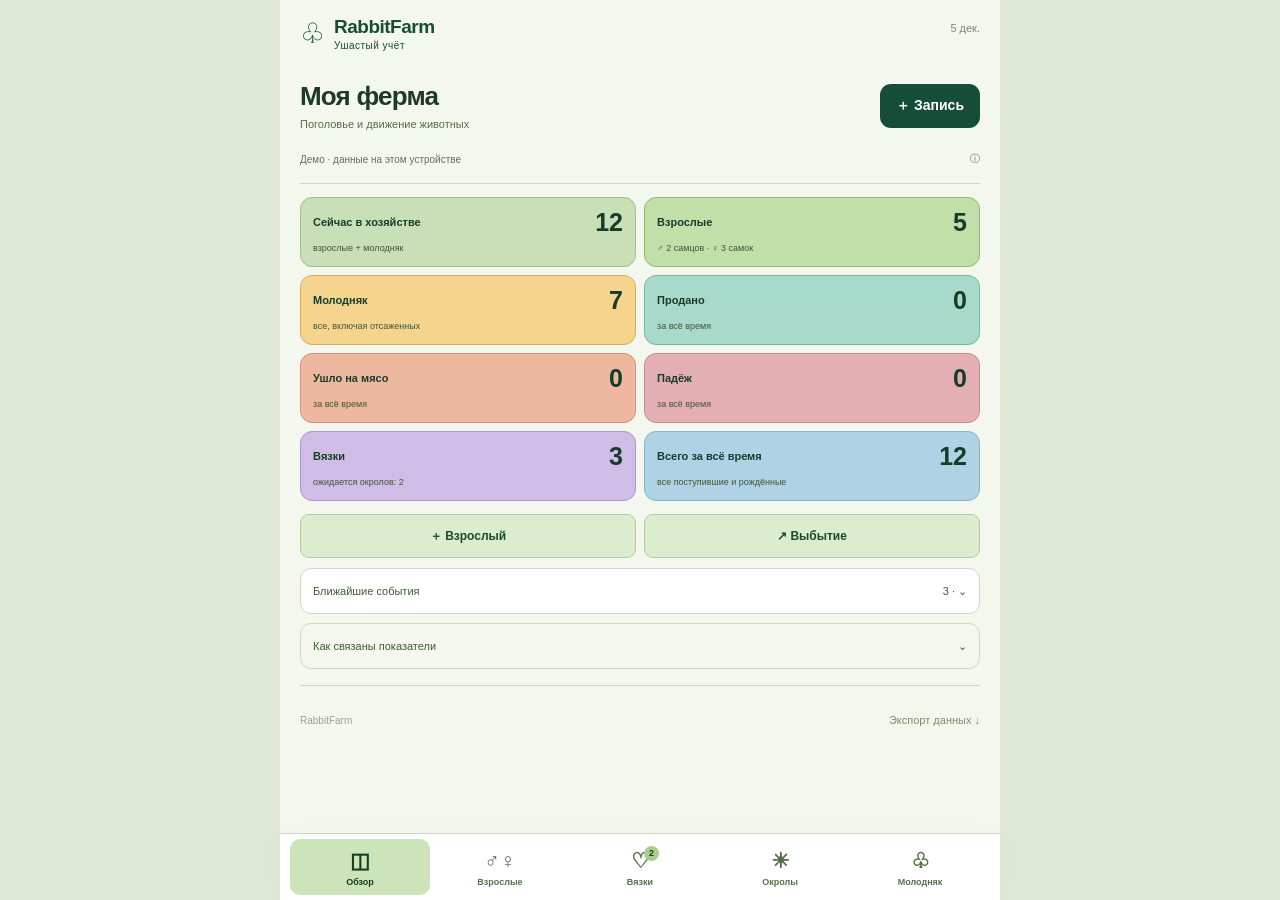
==== commit 56fec452: "Improve contrast and reciprocal record navigation: index.html" ====
--- a/web-demo/index.html
+++ b/web-demo/index.html
@@ -1 +1 @@
-<!doctype html><html lang="ru"><head><meta charset="utf-8"><meta name="viewport" content="width=device-width,initial-scale=1"><meta name="theme-color" content="#204b3b"><title>RabbitFarm — Ушастый учёт</title><link rel="stylesheet" href="style.css"></head><body><aside><a class="brand" href="#">♧ <span>RabbitFarm<small>Ушастый учёт</small></span></a><div class="farm">МОЯ ФЕРМА<span>Домашнее хозяйство</span></div><nav><button data-tab="overview"><span>◫</span>Обзор</button><button data-tab="adults"><span>♂♀</span>Взрослые</button><button data-tab="matings"><span>♡<i id="navcount"></i></span>Вязки</button><button data-tab="litters"><span>☀</span>Окролы</button><button data-tab="young"><span>♧</span>Молодняк</button></nav><div class="aside-bottom">Всё начинается с заботы.<small>Мобильная веб-версия · демо</small></div></aside><main><header><span>МОЯ ФЕРМА / <b id="crumb">ОБЗОР</b></span><span id="today"></span></header><section class="heading"><div><p class="eyebrow">ПОРЯДОК НА ФЕРМЕ, СПОКОЙСТВИЕ В ГОЛОВЕ</p><h1 id="title">Всё хозяйство под рукой</h1><p id="subtitle">От первой вязки до самостоятельного молодняка.</p></div><button class="primary" id="add">＋ Вязка</button></section><details class="demo"><summary>Демо · данные на этом устройстве <span>ⓘ</span></summary><p>Сейчас показаны примерные записи. Изменения сохраняются в этом браузере. Синхронизации с Android и фоновыми уведомлениями пока нет.</p></details><div id="content"></div><footer>RabbitFarm <span>С заботой о каждом поколении</span><button id="export">Экспорт данных ↓</button></footer></main><dialog id="modal"><form id="form"><div class="dialoghead"><h2 id="dialogtitle"></h2><button type="button" id="close" aria-label="Закрыть">×</button></div><div id="fields"></div><p class="hint" id="formhint"></p><button class="primary" type="submit">Сохранить запись</button></form></dialog><div id="toast" role="status"></div><script src="accounting.js"></script><script src="app.js"></script></body></html>
+<!doctype html><html lang="ru"><head><meta charset="utf-8"><meta name="viewport" content="width=device-width,initial-scale=1"><meta name="theme-color" content="#204b3b"><title>RabbitFarm — Ушастый учёт</title><link rel="stylesheet" href="style.css"></head><body><aside><a class="brand" href="#">♧ <span>RabbitFarm<small>Ушастый учёт</small></span></a><div class="farm">МОЯ ФЕРМА<span>Домашнее хозяйство</span></div><nav><button data-tab="overview"><span>◫</span>Обзор</button><button data-tab="adults"><span>♂♀</span>Взрослые</button><button data-tab="matings"><span>♡<i id="navcount"></i></span>Вязки</button><button data-tab="litters"><span>☀</span>Окролы</button><button data-tab="young"><span>♧</span>Молодняк</button></nav><div class="aside-bottom">Всё начинается с заботы.<small>Мобильная веб-версия · демо</small></div></aside><main><header><span>МОЯ ФЕРМА / <b id="crumb">ОБЗОР</b></span><span id="today"></span></header><section class="heading"><div><p class="eyebrow">ПОРЯДОК НА ФЕРМЕ, СПОКОЙСТВИЕ В ГОЛОВЕ</p><h1 id="title">Всё хозяйство под рукой</h1><p id="subtitle">От первой вязки до самостоятельного молодняка.</p></div><button class="primary" id="add">＋ Вязка</button></section><details class="demo"><summary>Демо · данные на этом устройстве <span>ⓘ</span></summary><p>Сейчас показаны примерные записи. Изменения сохраняются в этом браузере. Синхронизации с Android и фоновыми уведомлениями пока нет.</p></details><div id="route-back"></div><div id="content"></div><footer>RabbitFarm <span>С заботой о каждом поколении</span><button id="export">Экспорт данных ↓</button></footer></main><dialog id="modal"><form id="form"><div class="dialoghead"><h2 id="dialogtitle"></h2><button type="button" id="close" aria-label="Закрыть">×</button></div><div id="fields"></div><p class="hint" id="formhint"></p><button class="primary" type="submit">Сохранить запись</button></form></dialog><div id="toast" role="status"></div><script src="accounting.js"></script><script src="app.js"></script></body></html>
--- a/web-demo/style.css
+++ b/web-demo/style.css
@@ -1,2 +1,5 @@
 :root{--green:#204b3b;--muted:#778476;--line:#e3e8dd;--bg:#f5f7f1}*{box-sizing:border-box}body{margin:0;background:#e7ece3;color:#253b2e;font:14px -apple-system,BlinkMacSystemFont,"Segoe UI",sans-serif}button,input,select{font:inherit}button,summary{cursor:pointer;-webkit-tap-highlight-color:transparent}button:focus-visible,summary:focus-visible,a:focus-visible{outline:3px solid #a3bd7b;outline-offset:3px}button{touch-action:manipulation}aside{position:relative;max-width:720px;margin:auto;background:var(--bg);padding:16px 20px 12px}.brand{display:flex;gap:9px;align-items:center;color:var(--green);font-size:28px;text-decoration:none;width:max-content}.brand span{font-size:19px;font-weight:750;letter-spacing:-.5px}.brand small{display:block;font-size:10px;font-weight:400;letter-spacing:.5px;margin-top:2px}.farm,.aside-bottom{display:none}nav{position:fixed;bottom:0;left:50%;transform:translateX(-50%);width:100%;max-width:720px;display:grid;grid-template-columns:repeat(4,1fr);background:#fff;border-top:1px solid var(--line);padding:5px 10px calc(5px + env(safe-area-inset-bottom));z-index:10;box-shadow:0 -4px 24px #243d2c06}nav button{border:0;background:none;color:#819079;border-radius:10px;display:flex;flex-direction:column;gap:4px;align-items:center;justify-content:center;min-height:56px;font-size:10px;font-weight:600}nav button>span{font-size:23px;line-height:25px;position:relative;min-width:40px}nav button.active{background:#eef3e8;color:var(--green)}nav i{position:absolute;font-size:9px;font-style:normal;right:1px;top:-2px;background:#dce8ce;border-radius:9px;min-width:15px;line-height:15px}main{max-width:720px;margin:auto;padding:0 20px calc(88px + env(safe-area-inset-bottom));min-height:calc(100dvh - 72px);background:var(--bg)}header{position:absolute;top:22px;right:max(20px,calc((100vw - 680px)/2));color:#7b8874;font-size:11px}header>span:first-child{display:none}.heading{display:flex;justify-content:space-between;align-items:center;gap:10px;margin:0;padding:18px 0 15px}.eyebrow{display:none}h1{font-size:26px;letter-spacing:-.8px;margin:0 0 5px;font-weight:700}.heading p:last-child{font-size:11px;color:var(--muted);margin:0;line-height:1.3}.primary{border:0;border-radius:11px;background:var(--green);color:#fff;padding:13px 16px;font-weight:600;white-space:nowrap;min-height:44px}.primary:hover{background:#32654e}.demo{color:#939c8a;font-size:10px;border-bottom:1px solid var(--line);padding:0 0 11px}.demo summary{min-height:26px;display:flex;align-items:center;justify-content:space-between;list-style:none}.demo p{color:#7d8975;font-size:11px;line-height:1.6;margin:6px 0}.stats{display:grid;grid-template-columns:repeat(4,1fr);gap:8px;margin:16px 0 20px}.stat{border:1px solid var(--line);background:#fff;border-radius:12px;padding:12px 3px;text-align:center;color:var(--green);min-width:0}.stat strong{display:block;font-size:26px;font-weight:600;margin-bottom:5px}.stat label{font-size:10px;color:#839079}.stat.attention{background:#edf2e2;border-color:#dce5ce}.sectionhead{display:flex;justify-content:space-between;align-items:center;margin:16px 0 10px}.sectionhead h2{font-size:14px;font-weight:650;margin:0}.sectionhead>span{font-size:10px;color:#8b9783;border-radius:7px;padding:3px 7px;background:#eaf0e3}.event-list{border:1px solid var(--line);border-radius:13px;background:#fff;overflow:hidden}.event{border-bottom:1px solid var(--line)}.event:last-child{border-bottom:0}summary{list-style:none}summary::-webkit-details-marker{display:none}.event summary{display:flex;gap:12px;padding:12px;align-items:center;min-height:75px}.datebox{background:#eff3e8;border-radius:9px;min-width:42px;text-align:center;padding:5px 3px;line-height:1.1}.datebox b{font-size:20px;font-weight:600;display:block}.datebox small{font-size:9px}.event-label{flex:1;min-width:0}.event-label strong{font-size:12px;display:block;font-weight:600}.event-label small{font-size:10px;color:#8a9581;display:block;margin-top:6px;line-height:1.35}.chevron{font-size:17px;color:#9ca791;flex-shrink:0;transition:transform .15s}.event[open]>summary .chevron,.record[open]>summary .chevron{transform:rotate(180deg)}.event-action{padding:0 12px 12px 66px}.secondary{background:#edf3e6;border:1px solid #dce6d1;border-radius:9px;color:var(--green);padding:11px 15px;font-size:12px;font-weight:600;min-height:44px}.fold{border:1px solid var(--line);border-radius:11px;margin:10px 0;background:#fff}.fold>summary{display:flex;align-items:center;justify-content:space-between;min-height:44px;padding:12px;font-size:11px;color:#77866e}.fold>.event-list{border:0;border-top:1px solid var(--line);border-radius:0 0 11px 11px}.fold-body{padding:0 14px 12px;font-size:12px;line-height:1.5;color:#697a60}.fold-body p{margin:8px 0}.help{margin-top:14px;background:none}.records{display:grid;gap:9px}.record{background:#fff;border:1px solid var(--line);border-radius:12px;overflow:hidden}.record>summary{display:flex;align-items:center;gap:10px;padding:13px 12px;min-height:78px}.record-icon{font-size:23px;min-width:42px;min-height:42px;background:#eff3e8;border-radius:10px;text-align:center;display:flex;flex-direction:column;justify-content:center;line-height:1.1}.record-icon small{font-size:7px;margin-top:3px}.record-label{flex:1;min-width:0}.record-label strong{font-size:13px;display:block;overflow-wrap:anywhere}.record-label small{display:block;font-size:10px;color:#8a9681;margin-top:5px;line-height:1.5;overflow-wrap:anywhere}.record-status{text-align:right;max-width:95px;flex-shrink:0}.record-status b{display:block;font-size:11px;font-weight:600}.record-status small{display:block;font-size:8px;margin-top:5px;color:#8b9780}.record-body{border-top:1px solid #edf0e8;padding:0 14px 14px}.details{display:grid;grid-template-columns:1fr 1fr;gap:10px;margin:15px 0}.details label{display:block;font-size:9px;color:#909b86;line-height:1.5}.details b{display:block;font-size:12px;font-weight:500;margin-top:5px}.record-body .secondary{width:100%}.empty{padding:25px 15px;font-size:12px;color:#7f8b74;text-align:center}.hint{font-size:11px;color:#89967e;line-height:1.5}footer{display:flex;align-items:center;justify-content:space-between;margin-top:16px;padding-top:12px;border-top:1px solid var(--line);font-size:10px;color:#98a28e}footer span{display:none}footer button{border:0;background:none;color:#7c8e6e;font-size:11px;min-height:44px;padding:8px 0 8px 12px}dialog{border:0;border-radius:20px;padding:22px;width:450px;max-width:100vw;max-height:90dvh;box-shadow:0 24px 100px #16392433;color:#293e2e}dialog::backdrop{background:#18342477}.dialoghead{display:flex;justify-content:space-between;align-items:center;margin-bottom:10px}.dialoghead h2{font-size:21px;margin:0}.dialoghead button{border:0;background:none;font-size:29px;color:#89927e;width:44px;height:44px}form label{display:block;font-size:12px;margin:15px 0 7px}input,select{width:100%;padding:13px;border:1px solid #d6decc;border-radius:9px;background:#fff;color:#2d442d;font-size:16px;min-height:48px}form .primary{width:100%;margin-top:10px}#toast{position:fixed;bottom:calc(85px + env(safe-area-inset-bottom));left:50%;transform:translateX(-50%);padding:13px 20px;border-radius:10px;background:var(--green);color:#fff;display:none;z-index:20;font-size:12px;max-width:90vw;text-align:center}@media(max-width:480px){dialog{margin:auto 0 0;width:100%;max-width:100%;border-radius:22px 22px 0 0;padding-bottom:calc(22px + env(safe-area-inset-bottom))}aside{padding:12px 16px 9px}main{padding-left:16px;padding-right:16px}header{top:20px;right:16px}.heading{padding-top:14px}h1{font-size:25px}.primary{padding:12px 14px}.heading p:last-child{max-width:205px}.record-label small{font-size:9px}.record-status{max-width:82px}}@media(max-width:360px){.heading p:last-child{font-size:10px}.record>summary{gap:7px;padding:11px 9px}.record-icon{min-width:34px}.record-status{max-width:68px}.record-status b{font-size:10px}}
 nav{grid-template-columns:repeat(5,1fr)}nav button{font-size:9px}nav button>span{font-size:21px}.metric-grid{display:grid;grid-template-columns:1fr 1fr;gap:8px;margin:13px 0}.metric{border:1px solid #dde5d5;background:#eff4e8;border-radius:12px;display:grid;grid-template-columns:1fr auto;align-items:center;text-align:left;padding:11px 12px;gap:5px;color:#294632;min-height:70px;min-width:0}.metric>span{font-size:11px;line-height:1.25;font-weight:600}.metric strong{font-size:25px;font-weight:650;line-height:1}.metric small{grid-column:1/-1;font-size:8px;color:#7c8a71;line-height:1.3}.metric.sage{background:#e8eee2}.metric.green{background:#eaf2e3}.metric.sand{background:#f6eedb;border-color:#e9dfc7}.metric.teal{background:#e5f0e9}.metric.rose{background:#f4e8e0;border-color:#eadacf}.metric.clay{background:#f1e5e4;border-color:#e7d8d6}.metric.lilac{background:#ede9f2;border-color:#e0dbe6}.metric.blue{background:#e5eef1;border-color:#d7e4e8}.quick-actions,.actions{display:flex;gap:8px;flex-wrap:wrap}.quick-actions .secondary{flex:1}.actions{margin-top:10px}.actions .secondary{flex:1;min-width:130px}.menu-actions{display:grid;gap:10px;margin:16px 0}.menu-actions .secondary{width:100%;text-align:left;min-height:52px}.balance{background:#eaf1e2;border:1px solid #dbe5cf;border-radius:12px;padding:14px;margin-top:14px;font-size:13px}.balance p{font-size:11px;line-height:1.6;color:#798b69;margin:8px 0 0}.history-row{padding:15px 12px;background:#fff;border:1px solid var(--line);border-radius:10px;margin:8px 0;font-size:12px}.history-row small{display:block;margin-top:6px;font-size:10px;color:#8c9980}.help{margin-top:9px}.fold{margin-bottom:8px}.record-status{max-width:90px}.record-icon{font-size:22px}#toast{z-index:100}dialog::backdrop{z-index:50}@media(max-width:360px){.metric{padding:9px 10px}.metric>span{font-size:10px}.metric small{font-size:7px}}
+.rabbit-thumb{width:42px;height:42px;border-radius:10px;object-fit:cover;display:block}.rabbit-photo{width:100%;max-height:240px;object-fit:contain;border-radius:11px;margin-top:14px;background:#f3f5ee}.profile-preview{display:block;max-width:100%;height:140px;object-fit:contain;border-radius:10px;margin:12px auto}.check-label{display:flex;align-items:center;gap:9px!important;font-size:12px!important}.check-label input{width:19px;height:19px;min-height:19px;accent-color:var(--green)}input[type=file]{font-size:12px;padding:10px;min-height:44px}button:disabled{opacity:.55;cursor:wait}
+/* Richer category colours and stronger text contrast. */
+:root{--green:#164d36;--muted:#52664d;--line:#cdd9c4;--bg:#f3f7ee}body{color:#1e3928;background:#dfe8d7}.metric{color:#173c28;border-width:1px;border-color:#aec69b}.metric small{color:#41543a;font-size:9px}.metric.sage{background:#c8dfb8;border-color:#a0bf89}.metric.green{background:#c1dfa9;border-color:#91b772}.metric.sand{background:#f5d58e;border-color:#d5ae5b}.metric.teal{background:#a8dacc;border-color:#76b4a3}.metric.rose{background:#edb89f;border-color:#cf957a}.metric.clay{background:#e4afb3;border-color:#c98c92}.metric.lilac{background:#cfbde8;border-color:#ae95ce}.metric.blue{background:#afd3e5;border-color:#85b4cb}.secondary{background:#dceccf;border-color:#b3cb9f;color:#1e4a2d}.secondary:hover{background:#c6dfb3}.record-label small,.hint,.heading p:last-child,.event-label small{color:#596e4e}.record-status b{color:#284b32}.fold>summary{color:#3f5d34}.demo{color:#617555}.demo p{color:#536849}.chevron{color:#5c7650}.details label{color:#576f49}.record-icon,.datebox{background:#dcebcf}.record{border-color:#cddac3}nav button{color:#58704c}nav button.active{background:#cde3ba;color:#163c23}nav i{background:#aacd8e;color:#244218}.back-link{border:0;background:transparent;color:#315e39;min-height:38px;font-size:11px;padding:5px 0;cursor:pointer}.linked-record{border-color:#65944a;box-shadow:0 0 0 2px #65944a22}.history-row{display:flex;align-items:center;justify-content:space-between;gap:8px}.history-row .secondary{flex-shrink:0;font-size:10px}.fold .actions{padding-top:5px}.record-body .actions>.secondary{width:auto}.record-body .fold .secondary{min-width:110px;font-size:11px}@media(max-width:360px){.metric small{font-size:8px}}
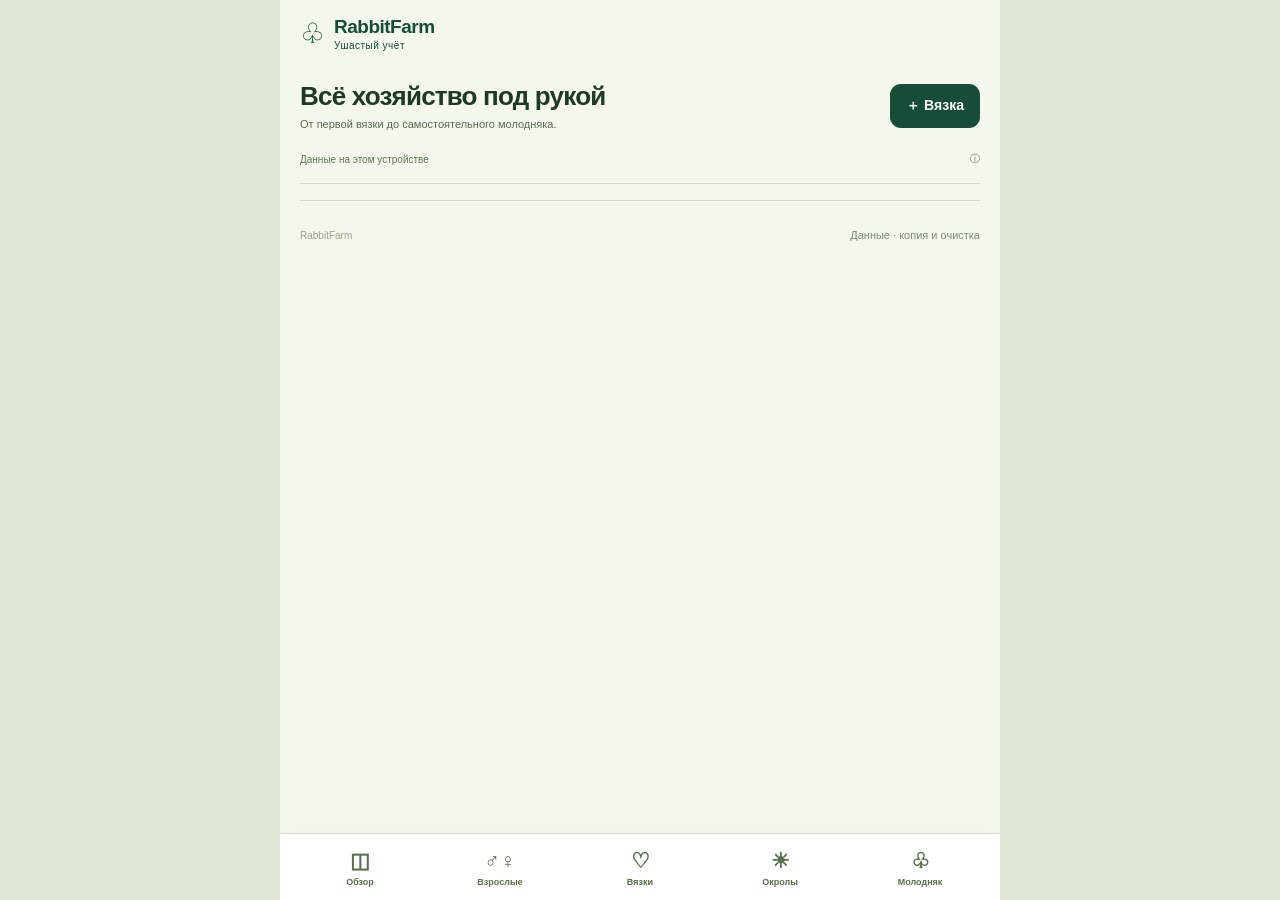
==== commit 259bfc5b: "Add clean reset, backup restore and Android migration: index.html" ====
--- a/web-demo/index.html
+++ b/web-demo/index.html
@@ -1 +1 @@
-<!doctype html><html lang="ru"><head><meta charset="utf-8"><meta name="viewport" content="width=device-width,initial-scale=1"><meta name="theme-color" content="#204b3b"><title>RabbitFarm — Ушастый учёт</title><link rel="stylesheet" href="style.css"></head><body><aside><a class="brand" href="#">♧ <span>RabbitFarm<small>Ушастый учёт</small></span></a><div class="farm">МОЯ ФЕРМА<span>Домашнее хозяйство</span></div><nav><button data-tab="overview"><span>◫</span>Обзор</button><button data-tab="adults"><span>♂♀</span>Взрослые</button><button data-tab="matings"><span>♡<i id="navcount"></i></span>Вязки</button><button data-tab="litters"><span>☀</span>Окролы</button><button data-tab="young"><span>♧</span>Молодняк</button></nav><div class="aside-bottom">Всё начинается с заботы.<small>Мобильная веб-версия · демо</small></div></aside><main><header><span>МОЯ ФЕРМА / <b id="crumb">ОБЗОР</b></span><span id="today"></span></header><section class="heading"><div><p class="eyebrow">ПОРЯДОК НА ФЕРМЕ, СПОКОЙСТВИЕ В ГОЛОВЕ</p><h1 id="title">Всё хозяйство под рукой</h1><p id="subtitle">От первой вязки до самостоятельного молодняка.</p></div><button class="primary" id="add">＋ Вязка</button></section><details class="demo"><summary>Демо · данные на этом устройстве <span>ⓘ</span></summary><p>Сейчас показаны примерные записи. Изменения сохраняются в этом браузере. Синхронизации с Android и фоновыми уведомлениями пока нет.</p></details><div id="route-back"></div><div id="content"></div><footer>RabbitFarm <span>С заботой о каждом поколении</span><button id="export">Экспорт данных ↓</button></footer></main><dialog id="modal"><form id="form"><div class="dialoghead"><h2 id="dialogtitle"></h2><button type="button" id="close" aria-label="Закрыть">×</button></div><div id="fields"></div><p class="hint" id="formhint"></p><button class="primary" type="submit">Сохранить запись</button></form></dialog><div id="toast" role="status"></div><script src="accounting.js"></script><script src="app.js"></script></body></html>
+<!doctype html><html lang="ru"><head><meta charset="utf-8"><meta name="viewport" content="width=device-width,initial-scale=1"><meta name="theme-color" content="#204b3b"><title>RabbitFarm — Ушастый учёт</title><link rel="stylesheet" href="style.css"></head><body><aside><a class="brand" href="#">♧ <span>RabbitFarm<small>Ушастый учёт</small></span></a><div class="farm">МОЯ ФЕРМА<span>Домашнее хозяйство</span></div><nav><button data-tab="overview"><span>◫</span>Обзор</button><button data-tab="adults"><span>♂♀</span>Взрослые</button><button data-tab="matings"><span>♡<i id="navcount"></i></span>Вязки</button><button data-tab="litters"><span>☀</span>Окролы</button><button data-tab="young"><span>♧</span>Молодняк</button></nav><div class="aside-bottom">Всё начинается с заботы.<small>Мобильная веб-версия · демо</small></div></aside><main><header><span>МОЯ ФЕРМА / <b id="crumb">ОБЗОР</b></span><span id="today"></span></header><section class="heading"><div><p class="eyebrow">ПОРЯДОК НА ФЕРМЕ, СПОКОЙСТВИЕ В ГОЛОВЕ</p><h1 id="title">Всё хозяйство под рукой</h1><p id="subtitle">От первой вязки до самостоятельного молодняка.</p></div><button class="primary" id="add">＋ Вязка</button></section><details class="demo"><summary>Данные на этом устройстве <span>ⓘ</span></summary><p>Записи и фотографии сохраняются в этом браузере. Для переноса используйте резервную копию. Синхронизации с Android и фоновыми уведомлениями пока нет.</p></details><div id="route-back"></div><div id="content"></div><footer>RabbitFarm <span>С заботой о каждом поколении</span><button id="export">Данные · копия и очистка</button></footer></main><dialog id="modal"><form id="form"><div class="dialoghead"><h2 id="dialogtitle"></h2><button type="button" id="close" aria-label="Закрыть">×</button></div><div id="fields"></div><p class="hint" id="formhint"></p><button class="primary" type="submit">Сохранить запись</button></form></dialog><div id="toast" role="status"></div><script src="accounting.js"></script><script src="backup.js"></script><script src="app.js"></script></body></html>
--- a/web-demo/style.css
+++ b/web-demo/style.css
@@ -3,3 +3,4 @@
 .rabbit-thumb{width:42px;height:42px;border-radius:10px;object-fit:cover;display:block}.rabbit-photo{width:100%;max-height:240px;object-fit:contain;border-radius:11px;margin-top:14px;background:#f3f5ee}.profile-preview{display:block;max-width:100%;height:140px;object-fit:contain;border-radius:10px;margin:12px auto}.check-label{display:flex;align-items:center;gap:9px!important;font-size:12px!important}.check-label input{width:19px;height:19px;min-height:19px;accent-color:var(--green)}input[type=file]{font-size:12px;padding:10px;min-height:44px}button:disabled{opacity:.55;cursor:wait}
 /* Richer category colours and stronger text contrast. */
 :root{--green:#164d36;--muted:#52664d;--line:#cdd9c4;--bg:#f3f7ee}body{color:#1e3928;background:#dfe8d7}.metric{color:#173c28;border-width:1px;border-color:#aec69b}.metric small{color:#41543a;font-size:9px}.metric.sage{background:#c8dfb8;border-color:#a0bf89}.metric.green{background:#c1dfa9;border-color:#91b772}.metric.sand{background:#f5d58e;border-color:#d5ae5b}.metric.teal{background:#a8dacc;border-color:#76b4a3}.metric.rose{background:#edb89f;border-color:#cf957a}.metric.clay{background:#e4afb3;border-color:#c98c92}.metric.lilac{background:#cfbde8;border-color:#ae95ce}.metric.blue{background:#afd3e5;border-color:#85b4cb}.secondary{background:#dceccf;border-color:#b3cb9f;color:#1e4a2d}.secondary:hover{background:#c6dfb3}.record-label small,.hint,.heading p:last-child,.event-label small{color:#596e4e}.record-status b{color:#284b32}.fold>summary{color:#3f5d34}.demo{color:#617555}.demo p{color:#536849}.chevron{color:#5c7650}.details label{color:#576f49}.record-icon,.datebox{background:#dcebcf}.record{border-color:#cddac3}nav button{color:#58704c}nav button.active{background:#cde3ba;color:#163c23}nav i{background:#aacd8e;color:#244218}.back-link{border:0;background:transparent;color:#315e39;min-height:38px;font-size:11px;padding:5px 0;cursor:pointer}.linked-record{border-color:#65944a;box-shadow:0 0 0 2px #65944a22}.history-row{display:flex;align-items:center;justify-content:space-between;gap:8px}.history-row .secondary{flex-shrink:0;font-size:10px}.fold .actions{padding-top:5px}.record-body .actions>.secondary{width:auto}.record-body .fold .secondary{min-width:110px;font-size:11px}@media(max-width:360px){.metric small{font-size:8px}}
+.import-notes{font-size:11px;line-height:1.5;color:#785522;background:#fff2cd;border-radius:10px;padding:4px 12px;margin-top:12px}.menu-actions [data-data=reset]{color:#862f37;background:#f4dadd;border-color:#dca5ab}input[name=confirm]{text-transform:uppercase}
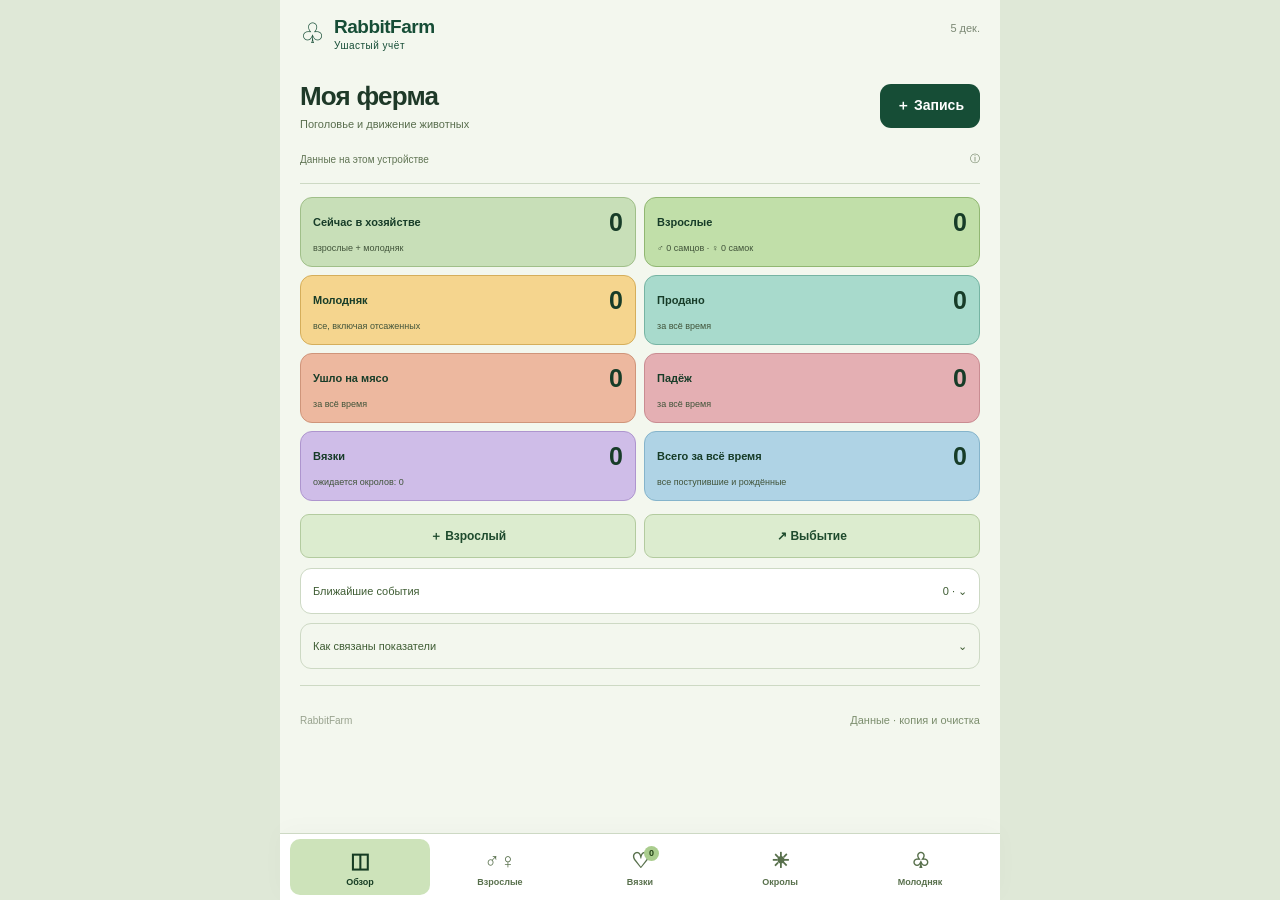
==== commit 6d409931: "Add cage assignments and persistent last-action undo: index.html" ====
--- a/web-demo/index.html
+++ b/web-demo/index.html
@@ -1 +1 @@
-<!doctype html><html lang="ru"><head><meta charset="utf-8"><meta name="viewport" content="width=device-width,initial-scale=1"><meta name="theme-color" content="#204b3b"><title>RabbitFarm — Ушастый учёт</title><link rel="stylesheet" href="style.css"></head><body><aside><a class="brand" href="#">♧ <span>RabbitFarm<small>Ушастый учёт</small></span></a><div class="farm">МОЯ ФЕРМА<span>Домашнее хозяйство</span></div><nav><button data-tab="overview"><span>◫</span>Обзор</button><button data-tab="adults"><span>♂♀</span>Взрослые</button><button data-tab="matings"><span>♡<i id="navcount"></i></span>Вязки</button><button data-tab="litters"><span>☀</span>Окролы</button><button data-tab="young"><span>♧</span>Молодняк</button></nav><div class="aside-bottom">Всё начинается с заботы.<small>Мобильная веб-версия · демо</small></div></aside><main><header><span>МОЯ ФЕРМА / <b id="crumb">ОБЗОР</b></span><span id="today"></span></header><section class="heading"><div><p class="eyebrow">ПОРЯДОК НА ФЕРМЕ, СПОКОЙСТВИЕ В ГОЛОВЕ</p><h1 id="title">Всё хозяйство под рукой</h1><p id="subtitle">От первой вязки до самостоятельного молодняка.</p></div><button class="primary" id="add">＋ Вязка</button></section><details class="demo"><summary>Данные на этом устройстве <span>ⓘ</span></summary><p>Записи и фотографии сохраняются в этом браузере. Для переноса используйте резервную копию. Синхронизации с Android и фоновыми уведомлениями пока нет.</p></details><div id="route-back"></div><div id="content"></div><footer>RabbitFarm <span>С заботой о каждом поколении</span><button id="export">Данные · копия и очистка</button></footer></main><dialog id="modal"><form id="form"><div class="dialoghead"><h2 id="dialogtitle"></h2><button type="button" id="close" aria-label="Закрыть">×</button></div><div id="fields"></div><p class="hint" id="formhint"></p><button class="primary" type="submit">Сохранить запись</button></form></dialog><div id="toast" role="status"></div><script src="accounting.js"></script><script src="backup.js"></script><script src="app.js"></script></body></html>
+<!doctype html><html lang="ru"><head><meta charset="utf-8"><meta name="viewport" content="width=device-width,initial-scale=1"><meta name="theme-color" content="#204b3b"><title>RabbitFarm — Ушастый учёт</title><link rel="stylesheet" href="style.css"></head><body><aside><a class="brand" href="#">♧ <span>RabbitFarm<small>Ушастый учёт</small></span></a><div class="farm">МОЯ ФЕРМА<span>Домашнее хозяйство</span></div><nav><button data-tab="overview"><span>◫</span>Обзор</button><button data-tab="adults"><span>♂♀</span>Взрослые</button><button data-tab="matings"><span>♡<i id="navcount"></i></span>Вязки</button><button data-tab="litters"><span>☀</span>Окролы</button><button data-tab="young"><span>♧</span>Молодняк</button></nav><div class="aside-bottom">Всё начинается с заботы.<small>Мобильная веб-версия · демо</small></div></aside><main><header><span>МОЯ ФЕРМА / <b id="crumb">ОБЗОР</b></span><span id="today"></span></header><section class="heading"><div><p class="eyebrow">ПОРЯДОК НА ФЕРМЕ, СПОКОЙСТВИЕ В ГОЛОВЕ</p><h1 id="title">Всё хозяйство под рукой</h1><p id="subtitle">От первой вязки до самостоятельного молодняка.</p></div><button class="primary" id="add">＋ Вязка</button></section><details class="demo"><summary>Данные на этом устройстве <span>ⓘ</span></summary><p>Записи и фотографии сохраняются в этом браузере. Для переноса используйте резервную копию. Синхронизации с Android и фоновыми уведомлениями пока нет.</p></details><div id="undo-bar"></div><div id="route-back"></div><div id="content"></div><footer>RabbitFarm <span>С заботой о каждом поколении</span><button id="export">Данные · копия и очистка</button></footer></main><dialog id="modal"><form id="form"><div class="dialoghead"><h2 id="dialogtitle"></h2><button type="button" id="close" aria-label="Закрыть">×</button></div><div id="fields"></div><p class="hint" id="formhint"></p><button class="primary" type="submit">Сохранить запись</button></form></dialog><div id="toast" role="status"></div><script src="accounting.js"></script><script src="backup.js"></script><script src="app.js"></script></body></html>
